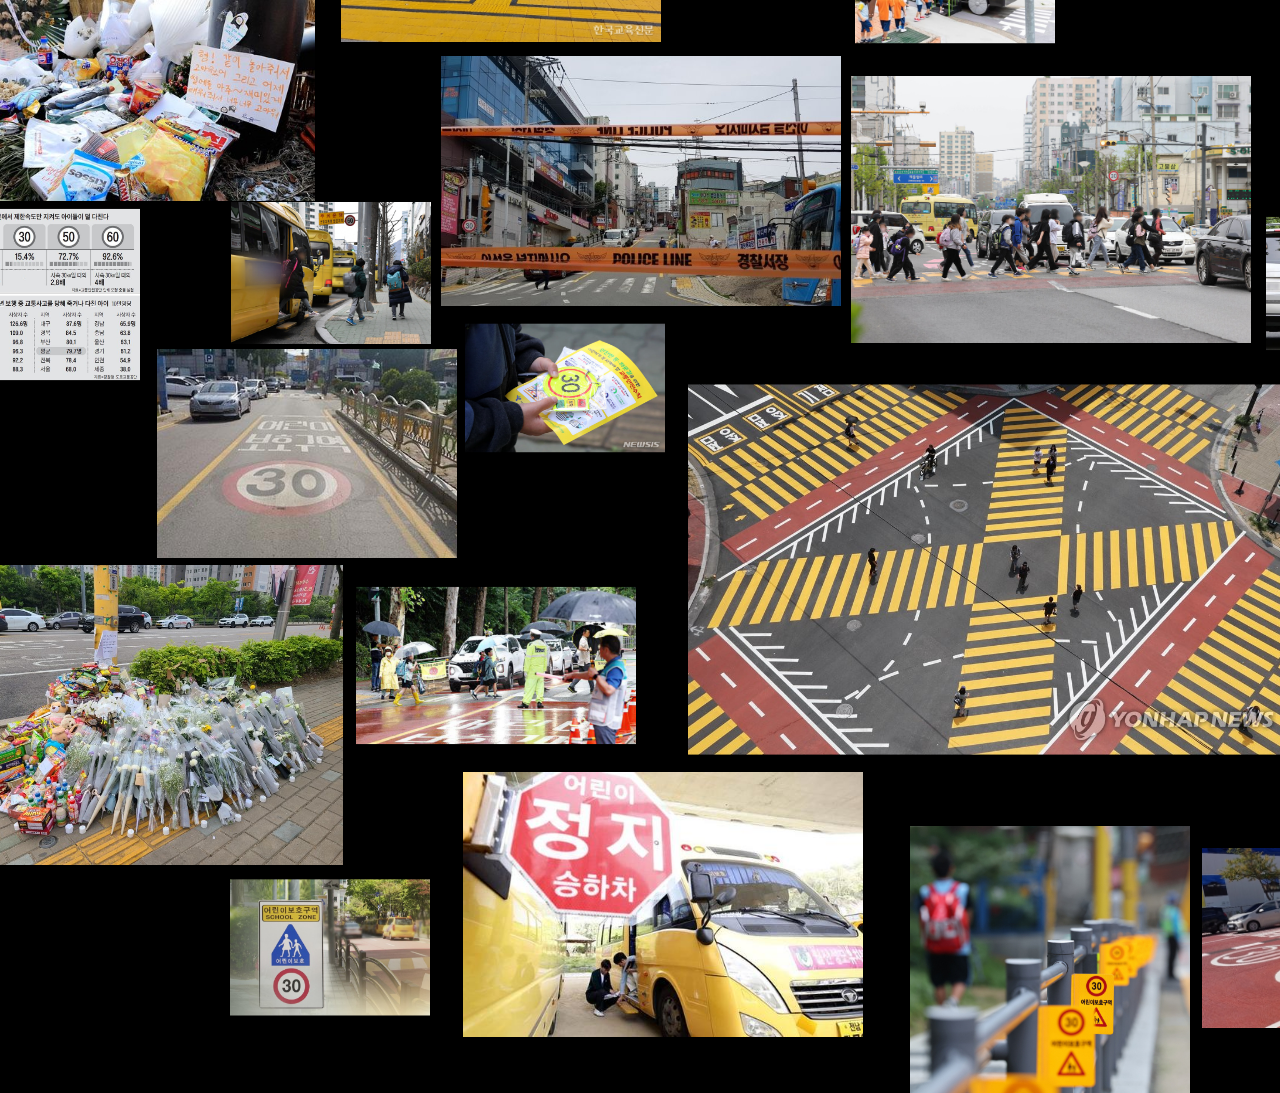
==== subpage/index.html @ 66284096 "Initial commit" ====
<!DOCTYPE html>
<html lang="ko">
<head>
    <meta charset="UTF-8">
    <meta name="viewport" content="width=device-width, initial-scale=1.0">
    <title>image</title>
    <link rel="stylesheet" href="style.css">
</head>
<body>
    <div>
        <div class="button">

        </div>
        <div id="container" >
            <div class="box">
                <div class="obj obj-1">
                    <div class="obj-inner">
                        <a href="https://www.joongang.co.kr/article/25188806#home"><img src="/img/zone1.jpg" alt=""></a>
                    </div> 
                </div>
                <div class="obj obj-2">
                    <div class="obj-inner">
                    <img src="/img/zone2.jpg" alt=""> 
                    </div>
                </div>
                <div class="obj obj-3">
                    <div class="obj-inner">
                        <img src="/img/zone3.jpg" alt="">
                    </div>
                    
                </div>
                <div class="obj obj-4">
                    <div class="obj-inner">
                        <img src="/img/zone4.jpg" alt="">
                    </div>
                   
                </div>
                <div class="obj obj-5">
                    <div class="obj-inner">
                        <img src="/img/zone5.jpg" alt="">
                    </div>
                    
                </div>
                <div class="obj obj-6">
                    <div class="obj-inner">
                        <img src="/img/zone6.jpg" alt="">
                    </div>
                    
                </div>
                <div class="obj obj-7">
                    <div class="obj-inner">
                        <img src="/img/zone7.jpg" alt="">
                    </div>
                    
                </div>
                <div class="obj obj-8">
                    <div class="obj-inner">
                        <img src="/img/zone8.jpg" alt="">
                    </div>
                    
                </div>
                <div class="obj obj-9">
                    <div class="obj-inner">
                        <img src="/img/zone9.jpg" alt="">
                    </div>
                    
                </div>
                <div class="obj obj-10">
                    <div class="obj-inner">
                        <img src="/img/zone10.jpg" alt="">
                    </div>
                    
                </div>
                <div class="obj obj-11">
                    <div class="obj-inner">
                        <img src="/img/zone11.jpg" alt="">
                    </div>
                </div>
                <div class="obj obj-12">
                    <div class="obj-inner">
                        <img src="/img/zone12.jpg" alt="">
                    </div>
                </div>
                <div class="obj obj-13">
                    <div class="obj-inner">
                        <img src="/img/zone13.jpg" alt="">
                    </div>
                </div>
                <div class="obj obj-14">
                    <div class="obj-inner">
                        <img src="/img/zone14.jpg" alt="">
                    </div>
                </div>
                <div class="obj obj-15">
                    <div class="obj-inner">
                        <img src="/img/zone15.jpg" alt="">
                    </div>
                </div>
                <div class="obj obj-16">
                    <div class="obj-inner">
                        <img src="/img/zone16.jpg" alt="">
                    </div>
                </div>
                <div class="obj obj-17">
                    <div class="obj-inner">
                        <img src="/img/zone17.jpg" alt="">
                    </div>
                </div>
                <div class="obj obj-18">
                    <div class="obj-inner">
                        <img src="/img/zone18.jpg" alt="">
                    </div>
                </div>
                <div class="obj obj-19">
                    <div class="obj-inner">
                        <img src="/img/zone19.jpg" alt="">
                    </div>
                </div>
                <div class="obj obj-20">
                    <div class="obj-inner">
                        <img src="/img/zone20.jpg" alt="">
                    </div>
                </div>
                <div class="obj obj-21">
                    <div class="obj-inner">
                        <img src="/img/zone21.jpg" alt="">
                    </div>
                </div>
                <div class="obj obj-22">
                    <div class="obj-inner">
                        <img src="/img/zone22.jpg" alt="">
                    </div>
                </div>
                <div class="obj obj-23">
                    <div class="obj-inner">
                        <img src="/img/zone23.jpg" alt="">
                    </div>
                </div>

                

                

            </div>
        </div>
    </div>
    <script src="https://code.jquery.com/jquery-3.6.0.min.js" integrity="sha256-/xUj+3OJU5yExlq6GSYGSHk7tPXikynS7ogEvDej/m4=" crossorigin="anonymous"></script>
    <script src="https://cdnjs.cloudflare.com/ajax/libs/gsap/3.10.4/gsap.min.js"></script>
    <script src="main.js"></script>
</body>
</html>
---- subpage/style.css ----
* {
    margin: 0;
    padding: 0;
}
html, body {
    width: 100%;
    height:100%;
    background-color: black;
    overflow: hidden;
}

#container {
    overflow: hidden;
    width: 100%;
    height: 100vh;
}
.box {
    
    display: flex;
    justify-content: center;
    /* top: 50%;
    left: 50%;
    transform: translate(-50%, -50%);
    transition: transform 0.3s ease; */
    position: absolute;
    width:100%;
    height: 100vh;
    /* transform: scale(0); */
    
}
.obj {
    position: absolute;
    overflow: hidden;
    
}
.obj-inner {
    display: flex;
    justify-content: center;
    align-items: center;
}
.obj img {
    width: 400px;
}

.obj-1 {
    top:-24px;
    left:-85px;
    width:400px;
    /* height: 100px; */
    /* z-index: 3; */
}
.obj-2 {
    top:602px;
    left:1700px;
    width:200px;
}
.obj-3{
    top:826px;
    left:910px;
    width:280px;
}
.obj-4{
    top:56px;
    left:441px;
    width:400px;
    height:250px;
}
.obj-5{
    top:76px;
    left:851px;
    width:400px;
}
.obj-6{
    top:349px;
    left:157px;
    width:300px;
}
.obj-7{
    top:360px;
    left:1300px;
    width:400px;
}
.obj-8{
    top:-111px;
    left:1322px;
    width:200px;
    height:300px;
    
}
.obj-9{
    top:772px;
    left:463px;
    width:400px;
}
.obj-10{
    top:565px;
    left:-57px;
    width:400px;
    height:350px;
}
.obj-11{
    top:446px;
    left:738px;
    width:500px;
    transform: scale(1.5);
}
.obj-12{
    top:80px;
    left:-140px;
    /* z-index: -1; */
    transform: scale(0.4);
}
.obj-13 {
    top:-156px;
    left:755px;
    transform: scale(0.5);
}
.obj-14 {
    top:-120px;
    left:301px;
    transform: scale(0.8);
}
.obj-15 {
    top:131px;
    left:131px;
    transform: scale(0.5);
}
.obj-16 {
    top:259px;
    left:365px;
    transform: scale(0.5);
}
.obj-17 {
    top:553px;
    left:296px;
    transform: scale(0.7);
}
.obj-18 {
    top:150px;
    left:1166px;
    transform: scale(0.5);
}
.obj-19 {
    top:811px;
    left:130px;
    transform: scale(0.5);
}
.obj-20 {
    top:848px;
    left:1202px;
    /* transform: scale(0.5); */
}
.obj-21 {
    top:27px;
    left:1473px;
    transform: scale(0.7);
}
.obj-22 {
    top:578px;
    left:1263px;
    transform: scale(0.7);
}
.obj-23 {
    top:893px;
    left:1562px;
    transform: scale(0.7);
}
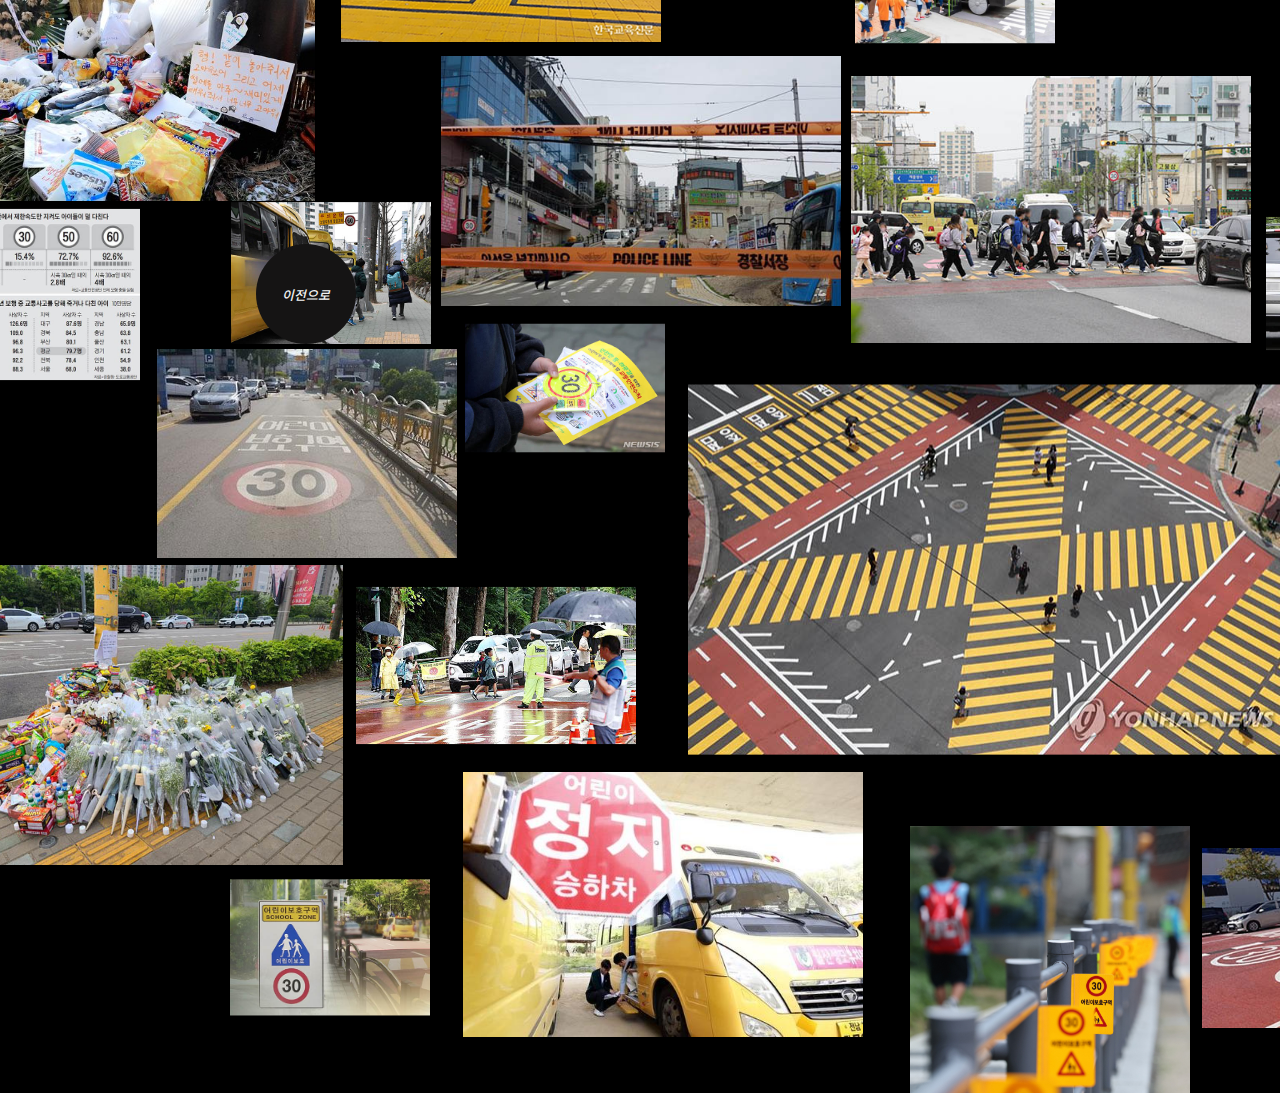
==== commit cbbf3143: "edit" ====
--- a/subpage/index.html
+++ b/subpage/index.html
@@ -5,11 +5,23 @@
     <meta name="viewport" content="width=device-width, initial-scale=1.0">
     <title>image</title>
     <link rel="stylesheet" href="style.css">
+    <link rel="stylesheet" href="style.css">
+    <link rel="preconnect" href="https://fonts.googleapis.com">
+    <link rel="preconnect" href="https://fonts.gstatic.com" crossorigin>
+    <link href="https://fonts.googleapis.com/css2?family=Noto+Sans+KR:wght@100..900&display=swap" rel="stylesheet">
+    <link rel="preconnect" href="https://fonts.googleapis.com">
+    <link rel="preconnect" href="https://fonts.gstatic.com" crossorigin>
+    <link href="https://fonts.googleapis.com/css2?family=Noto+Serif+KR&display=swap" rel="stylesheet">
+    
 </head>
 <body>
     <div>
-        <div class="button">
-
+        <div class="link">
+            <a href="/index.html">
+                <div class="click_button">
+                    <p>이전으로</p>
+                </div>
+            </a>
         </div>
         <div id="container" >
             <div class="box">
--- a/subpage/style.css
+++ b/subpage/style.css
@@ -8,6 +8,37 @@
     background-color: black;
     overflow: hidden;
 }
+.link {
+
+    z-index: 50;
+
+    
+    position: absolute;
+    /* width: 1920px; */
+    height: 36px;
+    margin-top:5%;
+    left:20%;
+    top:20%;
+    
+}
+.link a {
+    text-decoration: none;
+}
+.click_button{
+    width: 100px;
+    height: 100px;
+    background-color: rgb(21, 20, 20);
+    color: rgb(243, 243, 243);
+    border-radius: 50px;
+    display: flex;
+    align-items: center;
+    justify-content: center;
+    font-family: "Noto Sans KR", sans-serif;
+    font-size:0.8em;
+    font-weight: 500;
+    font-style: italic;
+}
+
 
 #container {
     overflow: hidden;
--- a/subpage/style.css
+++ b/subpage/style.css
@@ -8,6 +8,37 @@
     background-color: black;
     overflow: hidden;
 }
+.link {
+
+    z-index: 50;
+
+    
+    position: absolute;
+    /* width: 1920px; */
+    height: 36px;
+    margin-top:5%;
+    left:20%;
+    top:20%;
+    
+}
+.link a {
+    text-decoration: none;
+}
+.click_button{
+    width: 100px;
+    height: 100px;
+    background-color: rgb(21, 20, 20);
+    color: rgb(243, 243, 243);
+    border-radius: 50px;
+    display: flex;
+    align-items: center;
+    justify-content: center;
+    font-family: "Noto Sans KR", sans-serif;
+    font-size:0.8em;
+    font-weight: 500;
+    font-style: italic;
+}
+
 
 #container {
     overflow: hidden;
